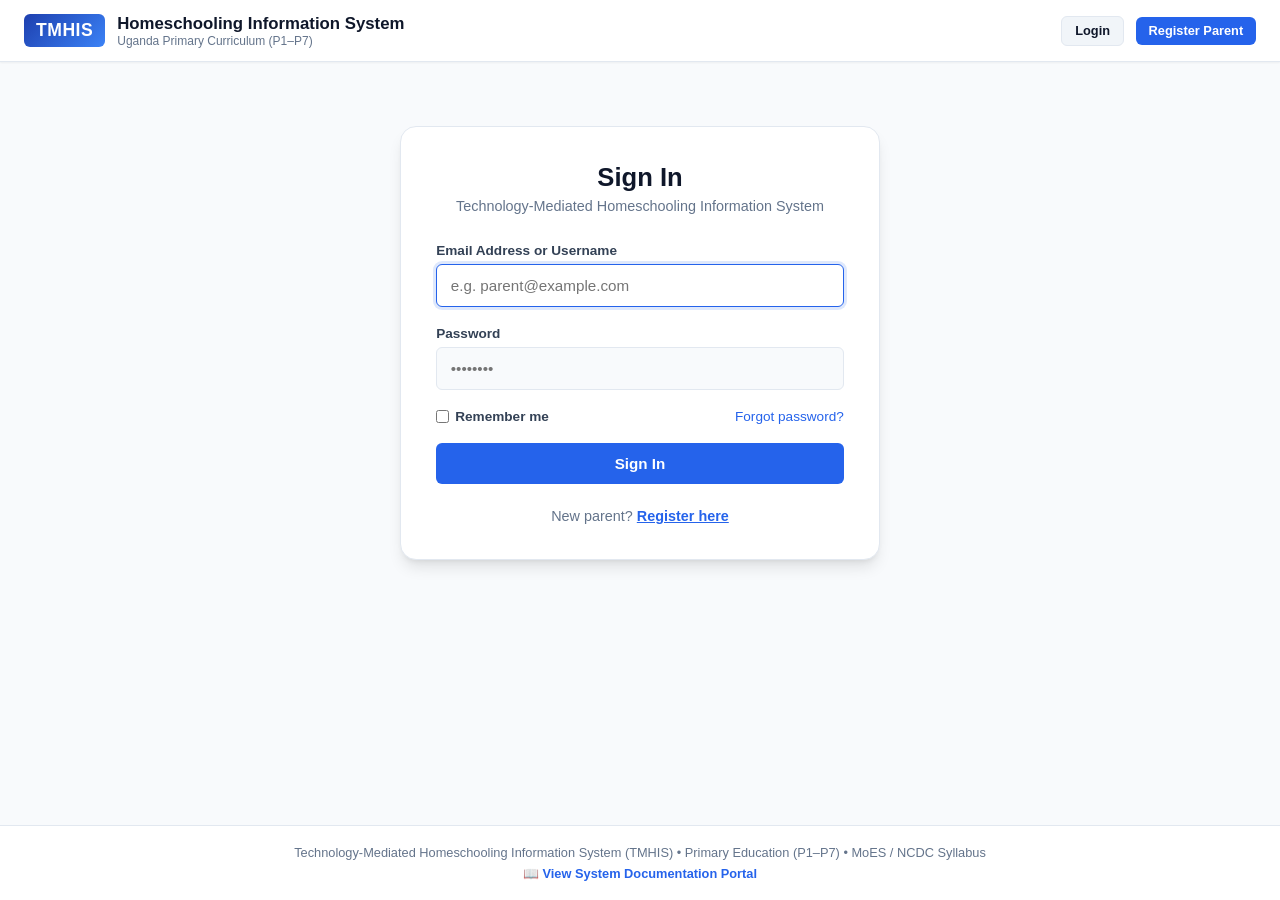
==== index.html @ c15deeab "feat: add cross-navigation links between assessments and exams views" ====
<!DOCTYPE html>
<html lang="en">
<head>
    <meta charset="UTF-8">
    <meta name="viewport" content="width=device-width, initial-scale=1.0">
    <meta name="theme-color" content="#1e40af">
    <meta name="description" content="Technology-Mediated Homeschooling Information System for Primary Education (P1–P7) Using the Ugandan Syllabus">
    <title>TMHIS — Technology-Mediated Homeschooling Information System</title>
    <link rel="manifest" href="/manifest.json">
    <link rel="stylesheet" href="/css/app.css?v=20260917_14">
    <link rel="icon" href="data:image/svg+xml,<svg xmlns=%22http://www.w3.org/2000/svg%22 viewBox=%220 0 100 100%22><text y=%22.9em%22 font-size=%2290%22>📚</text></svg>">
</head>
<body>
    <!-- Offline status notification banner -->
    <div id="offline-banner"></div>

    <!-- Header Navigation Shell -->
    <header class="app-header">
        <a href="#dashboard" class="brand" onclick="App.handleBrandClick(event)">
            <span class="brand-badge">TMHIS</span>
            <div class="brand-info">
                <h1>Homeschooling Information System</h1>
                <p>Uganda Primary Curriculum (P1–P7)</p>
            </div>
        </a>
        <div class="header-actions" id="header-actions">
            <!-- Dynamic auth actions populated by App.renderHeader() -->
        </div>
    </header>

    <!-- Main Dynamic Content Shell -->
    <main class="app-main" id="app-content">
        <div style="text-align:center; padding:3rem 1rem; color:var(--text-muted);">
            <h2>Loading TMHIS App...</h2>
        </div>
    </main>

    <!-- Footer Shell -->
    <footer class="app-footer">
        <p>Technology-Mediated Homeschooling Information System (TMHIS) &bull; Primary Education (P1–P7) &bull; MoES / NCDC Syllabus</p>
        <p style="margin-top: 6px;"><a href="/docs/" target="_blank" style="color: var(--primary); text-decoration: none; font-weight: 600;">📖 View System Documentation Portal</a></p>
    </footer>

    <!-- App JavaScript modules -->
    <script src="/js/api.js?v=20260917_22"></script>
    <script src="/js/auth.js?v=20260917_22"></script>
    <script src="/js/guides.js?v=20260917_22"></script>
    <script src="/js/schedule.js?v=20260917_22"></script>
    <script src="/js/assessments.js?v=20260917_22"></script>
    <script src="/js/exams.js?v=20260917_22"></script>
    <script src="/js/app.js?v=20260917_22"></script>
</body>
</html>
---- css/app.css ----
:root {
    --primary: #2563eb;
    --primary-dark: #1d4ed8;
    --primary-light: #60a5fa;
    --secondary: #0f172a;
    --accent: #f59e0b;
    --success: #10b981;
    --danger: #ef4444;
    --warning: #f59e0b;
    --bg-page: #f8fafc;
    --bg-card: #ffffff;
    --text-main: #0f172a;
    --text-muted: #64748b;
    --border-color: #e2e8f0;
    --radius-sm: 6px;
    --radius-md: 10px;
    --radius-lg: 16px;
    --shadow-sm: 0 1px 2px 0 rgb(0 0 0 / 0.05);
    --shadow-md: 0 4px 6px -1px rgb(0 0 0 / 0.1), 0 2px 4px -2px rgb(0 0 0 / 0.1);
    --shadow-lg: 0 10px 15px -3px rgb(0 0 0 / 0.1), 0 4px 6px -4px rgb(0 0 0 / 0.1);
}

* {
    box-sizing: border-box;
    margin: 0;
    padding: 0;
    font-family: -apple-system, BlinkMacSystemFont, "Segoe UI", Roboto, Helvetica, Arial, sans-serif;
}

body {
    background-color: var(--bg-page);
    color: var(--text-main);
    min-height: 100vh;
    display: flex;
    flex-direction: column;
}

/* Offline Banner */
#offline-banner {
    display: none;
    background: #dc2626;
    color: #ffffff;
    text-align: center;
    padding: 10px 16px;
    font-size: 0.9rem;
    font-weight: 600;
    position: sticky;
    top: 0;
    z-index: 9999;
}
#offline-banner.active {
    display: flex;
    align-items: center;
    justify-content: center;
    gap: 8px;
}

/* Header & Nav */
header.app-header {
    background: var(--bg-card);
    border-bottom: 1px solid var(--border-color);
    padding: 0.85rem 1.5rem;
    display: flex;
    justify-content: space-between;
    align-items: center;
    box-shadow: var(--shadow-sm);
}

.brand {
    display: flex;
    align-items: center;
    gap: 12px;
    text-decoration: none;
    color: var(--secondary);
}

.brand-badge {
    background: linear-gradient(135deg, #1e40af, #3b82f6);
    color: #fff;
    font-weight: 800;
    padding: 6px 12px;
    border-radius: var(--radius-sm);
    font-size: 1.1rem;
    letter-spacing: 0.5px;
}

.brand-info h1 {
    font-size: 1.05rem;
    font-weight: 700;
    line-height: 1.2;
}

.brand-info p {
    font-size: 0.75rem;
    color: var(--text-muted);
}

.header-actions {
    display: flex;
    align-items: center;
    gap: 12px;
}

.user-badge {
    display: flex;
    align-items: center;
    gap: 8px;
    padding: 6px 12px;
    background: #f1f5f9;
    border-radius: 20px;
    font-size: 0.85rem;
    font-weight: 600;
}

/* User Profile Menu & Dropdown */
.user-menu-wrapper {
    position: relative;
    display: inline-block;
}

.user-menu-btn {
    display: flex;
    align-items: center;
    gap: 6px;
    padding: 3px 8px 3px 3px;
    background: #f1f5f9;
    border: 1px solid var(--border-color);
    border-radius: 24px;
    cursor: pointer;
    transition: all 0.2s;
    user-select: none;
    text-decoration: none;
}

.user-menu-btn:hover, .user-menu-btn.active {
    background: #e2e8f0;
    border-color: #cbd5e1;
    box-shadow: 0 1px 4px rgba(0,0,0,0.08);
}

.user-avatar-img {
    width: 36px;
    height: 36px;
    border-radius: 50%;
    object-fit: cover;
    border: 2px solid #fff;
    box-shadow: 0 1px 3px rgba(0,0,0,0.12);
    background: #cbd5e1;
}

.user-menu-info {
    display: flex;
    flex-direction: column;
    align-items: flex-start;
    line-height: 1.15;
    text-align: left;
}

.user-menu-name {
    font-size: 0.85rem;
    font-weight: 700;
    color: var(--secondary);
    max-width: 130px;
    overflow: hidden;
    text-overflow: ellipsis;
    white-space: nowrap;
}

.user-menu-chevron {
    font-size: 0.7rem;
    color: var(--text-muted);
    transition: transform 0.2s;
    margin-left: 2px;
}

.user-menu-wrapper.open .user-menu-chevron {
    transform: rotate(180deg);
}

/* Dropdown Menu Box */
.user-dropdown-menu {
    display: none;
    position: absolute;
    top: calc(100% + 8px);
    right: 0;
    width: 260px;
    background: #ffffff;
    border: 1px solid var(--border-color);
    border-radius: 12px;
    box-shadow: 0 10px 25px -5px rgba(0, 0, 0, 0.15), 0 8px 10px -6px rgba(0, 0, 0, 0.1);
    z-index: 1000;
    overflow: hidden;
    animation: dropdownFadeIn 0.15s ease-out;
}

.user-menu-wrapper.open .user-dropdown-menu {
    display: block;
}

@keyframes dropdownFadeIn {
    from { opacity: 0; transform: translateY(-6px); }
    to { opacity: 1; transform: translateY(0); }
}

.dropdown-header {
    padding: 0.9rem 1.1rem;
    background: #f8fafc;
    border-bottom: 1px solid var(--border-color);
}

.dropdown-user-name {
    font-size: 0.95rem;
    font-weight: 700;
    color: var(--secondary);
}

.dropdown-user-email {
    font-size: 0.78rem;
    color: var(--text-muted);
    margin-top: 2px;
    overflow: hidden;
    text-overflow: ellipsis;
    white-space: nowrap;
}

.dropdown-user-role {
    margin-top: 8px;
}

.dropdown-body {
    padding: 6px 0;
}

.dropdown-item {
    display: flex;
    align-items: center;
    gap: 10px;
    padding: 0.65rem 1.1rem;
    font-size: 0.88rem;
    font-weight: 500;
    color: #334155;
    text-decoration: none;
    cursor: pointer;
    transition: background 0.15s, color 0.15s;
    border: none;
    width: 100%;
    background: none;
    text-align: left;
}

.dropdown-item:hover {
    background: #f1f5f9;
    color: var(--primary);
}

.dropdown-item.text-danger {
    color: #ef4444;
}

.dropdown-item.text-danger:hover {
    background: #fef2f2;
    color: #dc2626;
}

.dropdown-divider {
    height: 1px;
    background: var(--border-color);
    margin: 4px 0;
}

.role-tag {
    display: inline-flex;
    align-items: center;
    gap: 5px;
    font-size: 0.75rem;
    font-weight: 700;
    padding: 3px 10px;
    border-radius: 14px;
    text-transform: capitalize;
    letter-spacing: 0.3px;
    box-shadow: 0 1px 2px rgba(0,0,0,0.05);
}

/* Specific Role Colors */
.role-tag.role-administrator, .role-administrator {
    background: #581c87;
    color: #f3e8ff;
    border: 1px solid #9333ea;
}

.role-tag.role-curriculum_officer, .role-curriculum_officer {
    background: #064e3b;
    color: #a7f3d0;
    border: 1px solid #10b981;
}

.role-tag.role-teacher, .role-teacher {
    background: #1e3a8a;
    color: #bfdbfe;
    border: 1px solid #3b82f6;
}

.role-tag.role-parent, .role-parent {
    background: #7c2d12;
    color: #fed7aa;
    border: 1px solid #f97316;
}

.role-tag.role-learner, .role-learner {
    background: #0e7490;
    color: #cffafe;
    border: 1px solid #06b6d4;
}

/* Main Container */
main.app-main {
    flex: 1;
    padding: 2rem 1.5rem;
    max-width: 1200px;
    width: 100%;
    margin: 0 auto;
}

/* Auth Card Layout */
.auth-container {
    max-width: 480px;
    margin: 2rem auto;
    background: var(--bg-card);
    border-radius: var(--radius-lg);
    box-shadow: var(--shadow-lg);
    border: 1px solid var(--border-color);
    padding: 2.2rem;
}

.auth-header {
    text-align: center;
    margin-bottom: 1.8rem;
}

.auth-header h2 {
    font-size: 1.6rem;
    color: var(--secondary);
    margin-bottom: 0.4rem;
}

.auth-header p {
    color: var(--text-muted);
    font-size: 0.9rem;
}

/* Forms */
.form-group {
    margin-bottom: 1.2rem;
}

.form-group label {
    display: block;
    font-size: 0.85rem;
    font-weight: 600;
    margin-bottom: 0.4rem;
    color: #334155;
}

.form-control {
    width: 100%;
    padding: 0.6rem 0.85rem;
    font-size: 0.95rem;
    line-height: 1.4;
    border: 1px solid var(--border-color);
    border-radius: var(--radius-sm);
    outline: none;
    transition: all 0.2s;
    background: #f8fafc;
    color: #1e293b;
    box-sizing: border-box;
}

select.form-control {
    padding-top: 0.45rem;
    padding-bottom: 0.45rem;
    padding-right: 1.75rem;
    line-height: 1.4;
    height: auto;
    min-height: 38px;
    background-color: #f8fafc;
    cursor: pointer;
}

.form-control:focus {
    border-color: var(--primary);
    background: #fff;
    box-shadow: 0 0 0 3px rgba(37, 99, 235, 0.15);
}

.form-row {
    display: flex;
    gap: 12px;
}

.form-row .form-group {
    flex: 1;
}

/* Buttons */
.btn {
    display: inline-flex;
    align-items: center;
    justify-content: center;
    gap: 8px;
    padding: 0.75rem 1.2rem;
    font-size: 0.95rem;
    font-weight: 600;
    border-radius: var(--radius-sm);
    border: none;
    cursor: pointer;
    transition: all 0.2s;
    text-decoration: none;
}

.btn-primary {
    background: var(--primary);
    color: white;
}

.btn-primary:hover {
    background: var(--primary-dark);
}

.btn-secondary {
    background: #f1f5f9;
    color: var(--secondary);
    border: 1px solid var(--border-color);
}

.btn-secondary:hover {
    background: #e2e8f0;
}

.btn-danger {
    background: var(--danger);
    color: white;
}

.btn-block {
    width: 100%;
}

.btn-sm {
    padding: 0.4rem 0.8rem;
    font-size: 0.8rem;
}

/* Alerts */
.alert {
    padding: 0.85rem 1rem;
    border-radius: var(--radius-sm);
    font-size: 0.9rem;
    margin-bottom: 1.2rem;
    display: flex;
    align-items: center;
    gap: 10px;
}

.alert-success {
    background: #ecfdf5;
    color: #065f46;
    border: 1px solid #a7f3d0;
}

.alert-danger {
    background: #fef2f2;
    color: #991b1b;
    border: 1px solid #fecaca;
}

.alert-warning {
    background: #fffbeb;
    color: #92400e;
    border: 1px solid #fde68a;
}

/* Dashboard Views */
.dashboard-grid {
    display: grid;
    grid-template-columns: repeat(auto-fit, minmax(280px, 1fr));
    gap: 1.5rem;
    margin-top: 1.5rem;
}

.card {
    background: var(--bg-card);
    border: 1px solid var(--border-color);
    border-radius: var(--radius-md);
    padding: 1.5rem;
    box-shadow: var(--shadow-sm);
    transition: transform 0.2s, box-shadow 0.2s;
}

.card:hover {
    box-shadow: var(--shadow-md);
}

.card h3 {
    font-size: 1.2rem;
    color: var(--secondary);
    margin-bottom: 0.5rem;
    display: flex;
    align-items: center;
    justify-content: space-between;
}

.card p {
    color: var(--text-muted);
    font-size: 0.9rem;
    line-height: 1.5;
    margin-bottom: 1.2rem;
}

.empty-state-card {
    text-align: center !important;
    padding: 3.5rem 1.5rem !important;
    display: flex !important;
    flex-direction: column !important;
    align-items: center !important;
    justify-content: center !important;
}

.empty-state-card h3 {
    display: block !important;
    text-align: center !important;
    justify-content: center !important;
    font-size: 1.35rem !important;
    font-weight: 700 !important;
    margin: 0.5rem 0 0.75rem 0 !important;
    width: 100% !important;
}

.empty-state-card p {
    text-align: center !important;
    margin: 0.5rem auto 1.5rem auto !important;
    max-width: 500px !important;
}

/* Tables */
.table-container {
    background: var(--bg-card);
    border-radius: var(--radius-md);
    border: 1px solid var(--border-color);
    overflow-x: auto;
    margin-top: 1.5rem;
}

table.data-table {
    width: 100%;
    border-collapse: collapse;
    font-size: 0.9rem;
    text-align: left;
}

table.data-table th {
    background: #f8fafc;
    padding: 0.85rem 1.2rem;
    font-weight: 700;
    color: #475569;
    border-bottom: 1px solid var(--border-color);
}

table.data-table td {
    padding: 0.85rem 1.2rem;
    border-bottom: 1px solid var(--border-color);
}

table.data-table tr:hover {
    background: #f8fafc;
}

.status-badge {
    display: inline-block;
    padding: 3px 8px;
    border-radius: 12px;
    font-size: 0.75rem;
    font-weight: 700;
    text-transform: uppercase;
}

.status-active { background: #dcfce7; color: #15803d; }
.status-suspended { background: #fee2e2; color: #b91c1c; }
.status-inactive { background: #f1f5f9; color: #64748b; }
.status-pending { background: #fef3c7; color: #b45309; }

/* Modals */
.modal-overlay, .modal-backdrop {
    display: none;
    position: fixed;
    top: 0;
    left: 0;
    right: 0;
    bottom: 0;
    background: rgba(15, 23, 42, 0.65);
    backdrop-filter: blur(6px);
    z-index: 1050;
    align-items: center;
    justify-content: center;
    padding: 1.5rem;
    overflow-y: auto;
    animation: modalFadeIn 0.2s ease-out;
}

.modal-overlay.active, .modal-backdrop[style*="display:flex"], .modal-backdrop[style*="display: flex"] {
    display: flex !important;
}

.modal-box, .modal-card {
    background: var(--bg-card);
    width: 100%;
    max-width: 520px;
    border-radius: var(--radius-lg);
    box-shadow: 0 20px 25px -5px rgba(0, 0, 0, 0.2), 0 10px 10px -5px rgba(0, 0, 0, 0.08);
    border: 1px solid var(--border-color);
    position: relative;
    max-height: 90vh;
    display: flex;
    flex-direction: column;
    overflow: hidden;
    animation: modalPopIn 0.25s cubic-bezier(0.16, 1, 0.3, 1);
}

.modal-box-lg {
    max-width: 780px;
}

.modal-box-xl, .modal-card-xl {
    max-width: 980px;
}

.modal-header {
    display: flex;
    justify-content: space-between;
    align-items: center;
    padding: 1.25rem 1.5rem;
    border-bottom: 1px solid var(--border-color);
    background: #f8fafc;
    flex-shrink: 0;
}

.modal-body {
    padding: 1.5rem;
    overflow-y: auto;
    flex: 1;
}

.modal-footer {
    display: flex;
    justify-content: flex-end;
    align-items: center;
    gap: 10px;
    padding: 1rem 1.5rem;
    border-top: 1px solid var(--border-color);
    background: #f8fafc;
    flex-shrink: 0;
}

.modal-close-btn, .close-btn {
    background: #e2e8f0;
    border: none;
    width: 32px;
    height: 32px;
    border-radius: 50%;
    display: flex;
    align-items: center;
    justify-content: center;
    font-size: 1.25rem;
    color: var(--text-muted);
    cursor: pointer;
    line-height: 1;
    transition: all 0.15s ease;
}

.modal-close-btn:hover, .close-btn:hover {
    background: #cbd5e1;
    color: var(--text-main);
    transform: scale(1.05);
}

@keyframes modalFadeIn {
    from { opacity: 0; }
    to { opacity: 1; }
}

@keyframes modalPopIn {
    from { opacity: 0; transform: scale(0.96) translateY(8px); }
    to { opacity: 1; transform: scale(1) translateY(0); }
}

/* Learner Management Dynamic Grids */
.learner-grid {
    display: grid;
    gap: 1.25rem;
    margin-top: 1.25rem;
    width: 100%;
}

/* 1 Child: Covers entire row (100% width) */
.learner-grid-1 {
    grid-template-columns: 1fr;
}

/* 2 Children: 2 columns per row (div 6 / 50% each) */
.learner-grid-2 {
    grid-template-columns: repeat(2, minmax(0, 1fr));
}

/* 3 Children: 3 columns per row (col 4 / 33.33% each) */
.learner-grid-3 {
    grid-template-columns: repeat(3, minmax(0, 1fr));
}

/* 4 Children: 2 columns per row (col 6 / 50% each -> 2x2 grid) */
.learner-grid-4 {
    grid-template-columns: repeat(2, minmax(0, 1fr));
}

/* 5 or 6 Children: 3 columns per row (col 4 / 33.33% each -> 3x2 grid) */
.learner-grid-5,
.learner-grid-6 {
    grid-template-columns: repeat(3, minmax(0, 1fr));
}

/* 7+ Children: auto-fill responsive grid */
.learner-grid-multi {
    grid-template-columns: repeat(auto-fill, minmax(320px, 1fr));
}

/* Responsive Grid Breakpoints */
@media (max-width: 992px) {
    .learner-grid-3,
    .learner-grid-5,
    .learner-grid-6 {
        grid-template-columns: repeat(2, minmax(0, 1fr));
    }
}

@media (max-width: 680px) {
    .learner-grid-1,
    .learner-grid-2,
    .learner-grid-3,
    .learner-grid-4,
    .learner-grid-5,
    .learner-grid-6,
    .learner-grid-multi {
        grid-template-columns: 1fr;
    }
}

/* 1 Child Full-Row Hero Card Presentation */
.learner-grid-1 .learner-card {
    padding: 1.85rem;
    background: linear-gradient(180deg, var(--bg-card) 0%, #f8fafc 100%);
    border: 1.5px solid #cbd5e1;
}

.learner-grid-1 .learner-avatar-wrapper,
.learner-grid-1 .learner-avatar-img,
.learner-grid-1 .learner-avatar-box {
    width: 68px;
    height: 68px;
}

.learner-grid-1 .learner-card-title {
    font-size: 1.35rem;
}

.learner-card {
    background: var(--bg-card);
    border: 1px solid var(--border-color);
    border-radius: var(--radius-lg);
    padding: 1.5rem;
    box-shadow: var(--shadow-sm);
    transition: transform 0.2s, box-shadow 0.2s;
    display: flex;
    flex-direction: column;
    justify-content: space-between;
}

.learner-card:hover {
    transform: translateY(-2px);
    box-shadow: var(--shadow-md);
    border-color: #cbd5e1;
}

.learner-card-header {
    display: flex;
    align-items: flex-start;
    gap: 1rem;
    margin-bottom: 1rem;
}

.learner-avatar-wrapper {
    position: relative;
    width: 58px;
    height: 58px;
    flex-shrink: 0;
    cursor: pointer;
    border-radius: 50%;
}

.learner-avatar-img {
    width: 58px;
    height: 58px;
    border-radius: 50%;
    object-fit: cover;
    border: 2.5px solid #ffffff;
    box-shadow: 0 4px 12px rgba(0, 0, 0, 0.15);
    transition: transform 0.2s ease, box-shadow 0.2s ease;
    display: block;
}

.learner-avatar-wrapper:hover .learner-avatar-img {
    transform: scale(1.05);
    box-shadow: 0 6px 16px rgba(37, 99, 235, 0.35);
}

.learner-photo-badge-btn {
    position: absolute;
    bottom: -2px;
    right: -2px;
    width: 22px;
    height: 22px;
    border-radius: 50%;
    background: #2563eb;
    color: #ffffff;
    display: flex;
    align-items: center;
    justify-content: center;
    font-size: 11px;
    border: 2px solid #ffffff;
    box-shadow: 0 2px 5px rgba(0,0,0,0.25);
    transition: transform 0.2s ease, background-color 0.2s ease;
}

.learner-avatar-wrapper:hover .learner-photo-badge-btn {
    transform: scale(1.15);
    background: #1d4ed8;
}

.learner-avatar-box {
    width: 58px;
    height: 58px;
    border-radius: 50%;
    background: linear-gradient(135deg, #3b82f6, #8b5cf6);
    color: white;
    display: flex;
    align-items: center;
    justify-content: center;
    font-weight: 700;
    font-size: 1.35rem;
    flex-shrink: 0;
    box-shadow: 0 4px 12px rgba(59, 130, 246, 0.25);
    border: 2.5px solid #ffffff;
}

.learner-avatar-female {
    background: linear-gradient(135deg, #ec4899, #8b5cf6);
    box-shadow: 0 4px 12px rgba(236, 72, 153, 0.25);
}

.learner-card-title {
    font-size: 1.15rem;
    font-weight: 700;
    color: var(--text-main);
    line-height: 1.3;
}

.learner-meta-row {
    display: flex;
    flex-wrap: wrap;
    gap: 6px;
    margin-top: 6px;
    align-items: center;
}

.class-badge {
    padding: 3px 8px;
    border-radius: 6px;
    font-size: 0.78rem;
    font-weight: 700;
    text-transform: uppercase;
    letter-spacing: 0.5px;
}

.class-p1 { background: #dbeafe; color: #1e40af; }
.class-p2 { background: #e0e7ff; color: #3730a3; }
.class-p3 { background: #ede9fe; color: #5b21b6; }
.class-p4 { background: #fae8ff; color: #86198f; }
.class-p5 { background: #fce7f3; color: #9d174d; }
.class-p6 { background: #ffedd5; color: #9a3412; }
.class-p7 { background: #fee2e2; color: #991b1b; }

.needs-badge {
    background: #fef3c7;
    color: #92400e;
    font-size: 0.75rem;
    font-weight: 600;
    padding: 3px 8px;
    border-radius: 6px;
    display: inline-flex;
    align-items: center;
    gap: 4px;
}

.learner-stats-strip {
    background: #f8fafc;
    border-radius: var(--radius-sm);
    padding: 0.75rem 1rem;
    margin: 1rem 0;
    display: grid;
    grid-template-columns: 1fr 1fr;
    gap: 8px;
    font-size: 0.85rem;
}

.learner-stat-item strong {
    display: block;
    color: var(--text-main);
    font-size: 0.95rem;
}

.learner-stat-item span {
    color: var(--text-muted);
    font-size: 0.78rem;
}

.subject-tag-list {
    display: flex;
    flex-wrap: wrap;
    gap: 6px;
    margin: 0.75rem 0;
}

.subject-tag {
    background: #f1f5f9;
    border: 1px solid #e2e8f0;
    color: #334155;
    font-size: 0.78rem;
    padding: 3px 8px;
    border-radius: 4px;
    font-weight: 500;
}

.learner-card-actions {
    display: flex;
    gap: 8px;
    margin-top: 1rem;
    padding-top: 0.75rem;
    border-top: 1px solid var(--border-color);
}

.stats-summary-bar {
    display: grid;
    grid-template-columns: repeat(auto-fit, minmax(160px, 1fr));
    gap: 1rem;
    margin-bottom: 1.5rem;
}

.summary-stat-box {
    background: var(--bg-card);
    border: 1px solid var(--border-color);
    border-radius: var(--radius-md);
    padding: 1.1rem;
    display: flex;
    align-items: center;
    gap: 12px;
}

.summary-stat-icon {
    width: 44px;
    height: 44px;
    border-radius: 10px;
    background: #eff6ff;
    color: var(--primary);
    display: flex;
    align-items: center;
    justify-content: center;
    font-size: 1.3rem;
}

.summary-stat-content h4 {
    font-size: 1.35rem;
    font-weight: 800;
    color: var(--text-main);
    line-height: 1.1;
}

.summary-stat-content p {
    font-size: 0.8rem;
    color: var(--text-muted);
    margin-top: 2px;
}

/* Curriculum Explorer & Authoring Styles */
.curriculum-header-bar {
    display: flex;
    justify-content: space-between;
    align-items: center;
    flex-wrap: wrap;
    gap: 1rem;
    margin-bottom: 1.5rem;
}

.curriculum-class-tabs {
    display: flex;
    gap: 8px;
    overflow-x: auto;
    padding-bottom: 6px;
    margin-bottom: 1.5rem;
    border-bottom: 2px solid var(--border-color);
}

.curriculum-class-tab {
    display: flex;
    align-items: center;
    gap: 8px;
    padding: 0.65rem 1.25rem;
    background: var(--bg-card);
    border: 1px solid var(--border-color);
    border-radius: var(--radius-md) var(--radius-md) 0 0;
    font-weight: 600;
    color: var(--text-muted);
    cursor: pointer;
    transition: all 0.2s;
    white-space: nowrap;
    text-decoration: none;
}

.curriculum-class-tab:hover {
    color: var(--primary);
    background: #f8fafc;
    border-color: #cbd5e1;
}

.curriculum-class-tab.active {
    color: #ffffff;
    background: linear-gradient(135deg, var(--primary), var(--primary-dark));
    border-color: var(--primary);
    box-shadow: 0 4px 6px -1px rgba(37, 99, 235, 0.25);
}

.curriculum-class-tab .tab-badge {
    font-size: 0.75rem;
    padding: 2px 7px;
    border-radius: 12px;
    background: rgba(0, 0, 0, 0.08);
}

.curriculum-class-tab.active .tab-badge {
    background: rgba(255, 255, 255, 0.25);
    color: #ffffff;
}

.curriculum-subjects-row {
    display: grid;
    grid-template-columns: repeat(auto-fill, minmax(240px, 1fr));
    gap: 1rem;
    margin-bottom: 2rem;
}

.subject-select-card {
    background: var(--bg-card);
    border: 2px solid var(--border-color);
    border-radius: var(--radius-md);
    padding: 1.1rem;
    cursor: pointer;
    transition: all 0.2s;
    position: relative;
    display: flex;
    flex-direction: column;
    justify-content: space-between;
}

.subject-select-card:hover {
    border-color: var(--primary-light);
    transform: translateY(-2px);
    box-shadow: var(--shadow-md);
}

.subject-select-card.active {
    border-color: var(--primary);
    background: #f0f7ff;
    box-shadow: 0 0 0 1px var(--primary), var(--shadow-sm);
}

.subject-card-head {
    display: flex;
    justify-content: space-between;
    align-items: flex-start;
    gap: 8px;
    margin-bottom: 0.5rem;
}

.subject-card-code {
    font-size: 0.75rem;
    font-weight: 700;
    color: var(--primary);
    background: #eff6ff;
    padding: 3px 8px;
    border-radius: 4px;
    text-transform: uppercase;
}

.subject-card-title {
    font-size: 1.05rem;
    font-weight: 700;
    color: var(--text-main);
    margin-bottom: 4px;
}

.subject-card-meta {
    font-size: 0.8rem;
    color: var(--text-muted);
    display: flex;
    gap: 10px;
    align-items: center;
    margin-top: 0.5rem;
}

/* Lesson Timeline & Items */
.lesson-timeline-container {
    background: var(--bg-card);
    border: 1px solid var(--border-color);
    border-radius: var(--radius-lg);
    padding: 1.5rem;
    box-shadow: var(--shadow-sm);
}

.lesson-timeline-header {
    display: flex;
    justify-content: space-between;
    align-items: center;
    flex-wrap: wrap;
    gap: 1rem;
    padding-bottom: 1.25rem;
    margin-bottom: 1.5rem;
    border-bottom: 1px solid var(--border-color);
}

.lesson-timeline-list {
    display: flex;
    flex-direction: column;
    gap: 1rem;
    position: relative;
}

.lesson-timeline-list::before {
    content: '';
    position: absolute;
    top: 24px;
    bottom: 24px;
    left: 23px;
    width: 2px;
    background: #e2e8f0;
    z-index: 1;
}

.lesson-item-card {
    display: flex;
    align-items: flex-start;
    gap: 16px;
    position: relative;
    z-index: 2;
    background: var(--bg-card);
    border: 1px solid var(--border-color);
    border-radius: var(--radius-md);
    padding: 1.25rem;
    transition: all 0.2s;
}

.lesson-item-card:hover {
    border-color: #cbd5e1;
    box-shadow: var(--shadow-sm);
}

.lesson-item-card.retired {
    background: #f8fafc;
    opacity: 0.75;
}

.lesson-seq-indicator {
    width: 48px;
    height: 48px;
    min-width: 48px;
    border-radius: 12px;
    background: linear-gradient(135deg, #eff6ff, #dbeafe);
    border: 2px solid #bfdbfe;
    color: var(--primary);
    font-weight: 800;
    font-size: 1rem;
    display: flex;
    align-items: center;
    justify-content: center;
    box-shadow: 0 2px 4px rgba(37, 99, 235, 0.08);
}

.lesson-item-card.retired .lesson-seq-indicator {
    background: #f1f5f9;
    border-color: #cbd5e1;
    color: #64748b;
}

.lesson-body {
    flex: 1;
    min-width: 0;
}

.lesson-top-row {
    display: flex;
    justify-content: space-between;
    align-items: flex-start;
    flex-wrap: wrap;
    gap: 8px;
    margin-bottom: 6px;
}

.lesson-main-title {
    font-size: 1.05rem;
    font-weight: 700;
    color: var(--text-main);
}

.lesson-badge-group {
    display: flex;
    align-items: center;
    gap: 6px;
    flex-wrap: wrap;
}

.badge-version {
    background: #f1f5f9;
    color: #475569;
    border: 1px solid #cbd5e1;
    font-size: 0.75rem;
    padding: 2px 8px;
    border-radius: 4px;
    font-weight: 600;
}

.badge-duration {
    background: #ecfdf5;
    color: #065f46;
    border: 1px solid #a7f3d0;
    font-size: 0.75rem;
    padding: 2px 8px;
    border-radius: 4px;
    font-weight: 600;
}

.lesson-objectives-box {
    margin-top: 8px;
    background: #f8fafc;
    border: 1px solid #e2e8f0;
    border-radius: 6px;
    padding: 10px 12px;
    font-size: 0.88rem;
    color: #334155;
    line-height: 1.5;
}

.lesson-actions-bar {
    display: flex;
    align-items: center;
    gap: 6px;
    margin-top: 10px;
    padding-top: 8px;
    border-top: 1px solid #f1f5f9;
}

.reorder-btn-group {
    display: inline-flex;
    border: 1px solid var(--border-color);
    border-radius: var(--radius-sm);
    overflow: hidden;
}

.reorder-btn {
    background: #f8fafc;
    border: none;
    border-right: 1px solid var(--border-color);
    padding: 4px 8px;
    cursor: pointer;
    font-size: 0.8rem;
    color: #475569;
    transition: background 0.15s;
}

.reorder-btn:last-child {
    border-right: none;
}

.reorder-btn:hover:not(:disabled) {
    background: #e2e8f0;
    color: var(--text-main);
}

.reorder-btn:disabled {
    opacity: 0.4;
    cursor: not-allowed;
}

/* Module 04: Learning Materials & Digital Content */
.materials-pipeline-tabs, .pipeline-tabs-container {
    display: inline-flex;
    flex-wrap: wrap;
    align-items: center;
    background: #f1f5f9;
    padding: 6px;
    border-radius: var(--radius-lg);
    gap: 6px;
    border: 1px solid var(--border-color);
    box-shadow: inset 0 1px 2px rgba(0, 0, 0, 0.03);
}

.pipeline-tab, .class-tab-btn {
    display: inline-flex;
    align-items: center;
    gap: 8px;
    padding: 8px 18px;
    background: transparent;
    border: 1px solid transparent;
    border-radius: var(--radius-md);
    font-size: 0.88rem;
    font-weight: 600;
    color: #64748b;
    cursor: pointer;
    transition: all 0.2s cubic-bezier(0.4, 0, 0.2, 1);
    white-space: nowrap;
    text-decoration: none;
    user-select: none;
    outline: none;
}

.pipeline-tab:hover, .class-tab-btn:hover {
    color: var(--text-main);
    background: rgba(255, 255, 255, 0.65);
}

.pipeline-tab.active, .class-tab-btn.active {
    background: #ffffff;
    color: var(--primary);
    border-color: rgba(0, 0, 0, 0.06);
    box-shadow: 0 2px 6px rgba(0, 0, 0, 0.08), 0 1px 2px rgba(0, 0, 0, 0.04);
    font-weight: 700;
}

.pipeline-tab span, .class-tab-btn span {
    font-size: 1.05rem;
    display: inline-flex;
    align-items: center;
    justify-content: center;
}

.materials-grid {
    display: grid;
    grid-template-columns: repeat(auto-fill, minmax(340px, 1fr));
    gap: 1.25rem;
    margin-top: 1rem;
}

.material-card {
    background: var(--bg-card);
    border: 1px solid var(--border-color);
    border-radius: var(--radius-md);
    padding: 1.25rem;
    box-shadow: var(--shadow-sm);
    display: flex;
    flex-direction: column;
    justify-content: space-between;
    transition: transform 0.15s ease, box-shadow 0.15s ease;
    position: relative;
}

.material-card:hover {
    transform: translateY(-2px);
    box-shadow: var(--shadow-md);
}

.material-card.retired {
    opacity: 0.7;
    background: #f8fafc;
    border-style: dashed;
}

.material-card-header {
    display: flex;
    align-items: flex-start;
    justify-content: space-between;
    gap: 10px;
    margin-bottom: 0.75rem;
}

.material-format-icon {
    width: 44px;
    height: 44px;
    border-radius: var(--radius-sm);
    display: flex;
    align-items: center;
    justify-content: center;
    font-size: 1.4rem;
    flex-shrink: 0;
}

.format-text { background: #eff6ff; color: #2563eb; }
.format-video { background: #fef2f2; color: #dc2626; }
.format-audio { background: #fdf4ff; color: #a855f7; }
.format-image { background: #ecfdf5; color: #059669; }
.format-interactive { background: #fffbeb; color: #d97706; }

.material-title {
    font-size: 1rem;
    font-weight: 700;
    color: var(--secondary);
    margin: 0 0 4px 0;
    line-height: 1.35;
}

.material-meta-row {
    display: flex;
    flex-wrap: wrap;
    align-items: center;
    gap: 6px;
    margin-bottom: 0.75rem;
}

.material-hierarchy-badge {
    display: inline-flex;
    align-items: center;
    gap: 4px;
    font-size: 0.75rem;
    font-weight: 600;
    padding: 2px 8px;
    border-radius: var(--radius-sm);
    background: #f1f5f9;
    color: #475569;
}

.material-version-tag {
    font-size: 0.72rem;
    font-weight: 700;
    padding: 2px 6px;
    border-radius: 4px;
    background: #e0e7ff;
    color: #3730a3;
    font-family: monospace;
}

.material-desc {
    font-size: 0.85rem;
    color: #475569;
    line-height: 1.45;
    margin-bottom: 0.85rem;
    display: -webkit-box;
    -webkit-line-clamp: 2;
    line-clamp: 2;
    -webkit-box-orient: vertical;
    overflow: hidden;
}

.material-file-info {
    font-size: 0.78rem;
    color: var(--text-muted);
    display: flex;
    align-items: center;
    justify-content: space-between;
    padding: 6px 10px;
    background: #f8fafc;
    border-radius: var(--radius-sm);
    border: 1px solid #f1f5f9;
    margin-bottom: 0.85rem;
}

.material-actions-bar {
    display: flex;
    flex-wrap: wrap;
    gap: 6px;
    align-items: center;
    padding-top: 0.75rem;
    border-top: 1px solid var(--border-color);
}

/* Quick Switch Child Pills */
.quick-child-pills-container {
    display: flex;
    gap: 8px;
    flex-wrap: wrap;
    align-items: center;
}

.quick-child-pill {
    display: inline-flex;
    align-items: center;
    gap: 6px;
    padding: 6px 14px;
    border-radius: 24px;
    font-size: 0.82rem;
    font-weight: 600;
    cursor: pointer;
    background: #ffffff;
    color: var(--text-main);
    border: 1.5px solid var(--border-color);
    box-shadow: 0 1px 3px rgba(0, 0, 0, 0.04);
    transition: all 0.2s cubic-bezier(0.4, 0, 0.2, 1);
    outline: none;
    text-decoration: none;
    user-select: none;
}

.quick-child-pill:hover {
    background: #f8fafc;
    border-color: #cbd5e1;
    transform: translateY(-1px);
    box-shadow: 0 3px 6px rgba(0, 0, 0, 0.08);
}

/* Active "All Materials" Pill - Distinct Royal Blue */
.quick-child-pill.active-all {
    background: linear-gradient(135deg, #2563eb 0%, #1d4ed8 100%) !important;
    color: #ffffff !important;
    border-color: #1d4ed8 !important;
    box-shadow: 0 4px 12px rgba(37, 99, 235, 0.35) !important;
    font-weight: 700 !important;
    transform: translateY(-1px);
}

/* Active Child Pill - Distinct Emerald Green with Golden/White badge */
.quick-child-pill.active-child {
    background: linear-gradient(135deg, #059669 0%, #10b981 100%) !important;
    color: #ffffff !important;
    border-color: #047857 !important;
    box-shadow: 0 4px 14px rgba(16, 185, 129, 0.40) !important;
    font-weight: 700 !important;
    transform: translateY(-1px);
}

.quick-child-pill .child-pill-icon {
    font-size: 0.95rem;
    line-height: 1;
}

.quick-child-pill .child-pill-avatar {
    width: 22px;
    height: 22px;
    border-radius: 50%;
    object-fit: cover;
    border: 1.5px solid rgba(255, 255, 255, 0.9);
    box-shadow: 0 1px 3px rgba(0, 0, 0, 0.2);
    flex-shrink: 0;
    display: inline-block;
    vertical-align: middle;
}

.quick-child-pill:not(.active-child) .child-pill-avatar {
    border-color: #cbd5e1;
}

.quick-child-pill .child-pill-badge {
    background: rgba(255, 255, 255, 0.25);
    padding: 2px 6px;
    border-radius: 12px;
    font-size: 0.72rem;
    font-weight: 700;
}

.quick-child-pill:not(.active-all):not(.active-child) .child-pill-badge {
    background: #e2e8f0;
    color: #334155;
}

.dropzone-container {
    border: 2px dashed #cbd5e1;
    border-radius: var(--radius-md);
    padding: 2rem 1.5rem;
    text-align: center;
    background: #f8fafc;
    cursor: pointer;
    transition: all 0.2s ease;
}

.dropzone-container:hover, .dropzone-container.drag-over {
    border-color: var(--primary);
    background: #eff6ff;
}

.media-preview-container {
    max-height: 75vh;
    display: flex;
    flex-direction: column;
    align-items: center;
    justify-content: center;
    background: #0f172a;
    border-radius: var(--radius-md);
    overflow: hidden;
    position: relative;
    padding: 1rem;
}

.media-preview-container video, 
.media-preview-container audio, 
.media-preview-container img, 
.media-preview-container iframe {
    max-width: 100%;
    max-height: 65vh;
    border-radius: var(--radius-sm);
}

/* Footer */
footer.app-footer {
    margin-top: auto;
    border-top: 1px solid var(--border-color);
    background: var(--bg-card);
    padding: 1.2rem;
    text-align: center;
    font-size: 0.8rem;
    color: var(--text-muted);
}
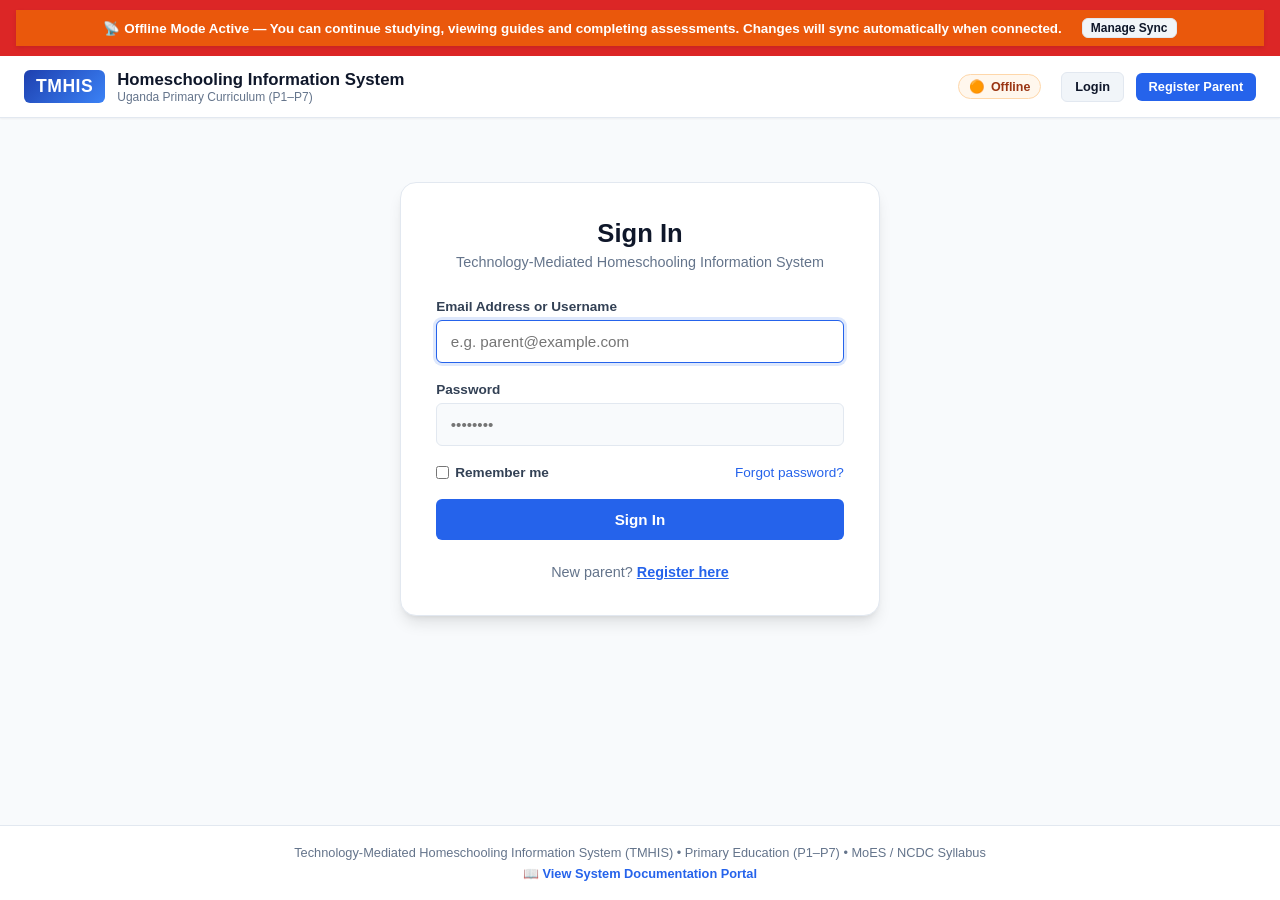
==== commit 6f53862b: "feat: implement offline synchronization with IndexedDB storage and backend sync services" ====
--- a/index.html
+++ b/index.html
@@ -42,12 +42,14 @@
     </footer>
 
     <!-- App JavaScript modules -->
-    <script src="/js/api.js?v=20260917_22"></script>
-    <script src="/js/auth.js?v=20260917_22"></script>
-    <script src="/js/guides.js?v=20260917_22"></script>
-    <script src="/js/schedule.js?v=20260917_22"></script>
-    <script src="/js/assessments.js?v=20260917_22"></script>
-    <script src="/js/exams.js?v=20260917_22"></script>
-    <script src="/js/app.js?v=20260917_22"></script>
+    <script src="/js/api.js?v=20260917_26"></script>
+    <script src="/js/auth.js?v=20260917_26"></script>
+    <script src="/js/db.js?v=20260917_26"></script>
+    <script src="/js/sync.js?v=20260917_26"></script>
+    <script src="/js/guides.js?v=20260917_26"></script>
+    <script src="/js/schedule.js?v=20260917_26"></script>
+    <script src="/js/assessments.js?v=20260917_26"></script>
+    <script src="/js/exams.js?v=20260917_26"></script>
+    <script src="/js/app.js?v=20260917_26"></script>
 </body>
 </html>
--- a/css/app.css
+++ b/css/app.css
@@ -1311,9 +1311,9 @@
     flex-wrap: wrap;
     align-items: center;
     background: #f1f5f9;
-    padding: 6px;
-    border-radius: var(--radius-lg);
-    gap: 6px;
+    padding: 3px 4px;
+    border-radius: var(--radius-md);
+    gap: 4px;
     border: 1px solid var(--border-color);
     box-shadow: inset 0 1px 2px rgba(0, 0, 0, 0.03);
 }
@@ -1321,12 +1321,12 @@
 .pipeline-tab, .class-tab-btn {
     display: inline-flex;
     align-items: center;
-    gap: 8px;
-    padding: 8px 18px;
+    gap: 5px;
+    padding: 4px 10px;
     background: transparent;
     border: 1px solid transparent;
-    border-radius: var(--radius-md);
-    font-size: 0.88rem;
+    border-radius: var(--radius-sm);
+    font-size: 0.8rem;
     font-weight: 600;
     color: #64748b;
     cursor: pointer;
@@ -1346,12 +1346,12 @@
     background: #ffffff;
     color: var(--primary);
     border-color: rgba(0, 0, 0, 0.06);
-    box-shadow: 0 2px 6px rgba(0, 0, 0, 0.08), 0 1px 2px rgba(0, 0, 0, 0.04);
+    box-shadow: 0 1px 3px rgba(0, 0, 0, 0.08), 0 1px 2px rgba(0, 0, 0, 0.04);
     font-weight: 700;
 }
 
 .pipeline-tab span, .class-tab-btn span {
-    font-size: 1.05rem;
+    font-size: 0.9rem;
     display: inline-flex;
     align-items: center;
     justify-content: center;
@@ -1488,7 +1488,7 @@
 /* Quick Switch Child Pills */
 .quick-child-pills-container {
     display: flex;
-    gap: 8px;
+    gap: 6px;
     flex-wrap: wrap;
     align-items: center;
 }
@@ -1496,16 +1496,16 @@
 .quick-child-pill {
     display: inline-flex;
     align-items: center;
-    gap: 6px;
-    padding: 6px 14px;
-    border-radius: 24px;
-    font-size: 0.82rem;
+    gap: 5px;
+    padding: 3px 9px;
+    border-radius: 20px;
+    font-size: 0.76rem;
     font-weight: 600;
     cursor: pointer;
     background: #ffffff;
     color: var(--text-main);
     border: 1.5px solid var(--border-color);
-    box-shadow: 0 1px 3px rgba(0, 0, 0, 0.04);
+    box-shadow: 0 1px 2px rgba(0, 0, 0, 0.04);
     transition: all 0.2s cubic-bezier(0.4, 0, 0.2, 1);
     outline: none;
     text-decoration: none;
@@ -1516,7 +1516,7 @@
     background: #f8fafc;
     border-color: #cbd5e1;
     transform: translateY(-1px);
-    box-shadow: 0 3px 6px rgba(0, 0, 0, 0.08);
+    box-shadow: 0 2px 5px rgba(0, 0, 0, 0.08);
 }
 
 /* Active "All Materials" Pill - Distinct Royal Blue */
@@ -1524,7 +1524,7 @@
     background: linear-gradient(135deg, #2563eb 0%, #1d4ed8 100%) !important;
     color: #ffffff !important;
     border-color: #1d4ed8 !important;
-    box-shadow: 0 4px 12px rgba(37, 99, 235, 0.35) !important;
+    box-shadow: 0 2px 8px rgba(37, 99, 235, 0.35) !important;
     font-weight: 700 !important;
     transform: translateY(-1px);
 }
@@ -1534,23 +1534,23 @@
     background: linear-gradient(135deg, #059669 0%, #10b981 100%) !important;
     color: #ffffff !important;
     border-color: #047857 !important;
-    box-shadow: 0 4px 14px rgba(16, 185, 129, 0.40) !important;
+    box-shadow: 0 2px 10px rgba(16, 185, 129, 0.40) !important;
     font-weight: 700 !important;
     transform: translateY(-1px);
 }
 
 .quick-child-pill .child-pill-icon {
-    font-size: 0.95rem;
+    font-size: 0.85rem;
     line-height: 1;
 }
 
 .quick-child-pill .child-pill-avatar {
-    width: 22px;
-    height: 22px;
+    width: 18px;
+    height: 18px;
     border-radius: 50%;
     object-fit: cover;
     border: 1.5px solid rgba(255, 255, 255, 0.9);
-    box-shadow: 0 1px 3px rgba(0, 0, 0, 0.2);
+    box-shadow: 0 1px 2px rgba(0, 0, 0, 0.2);
     flex-shrink: 0;
     display: inline-block;
     vertical-align: middle;
@@ -1562,9 +1562,9 @@
 
 .quick-child-pill .child-pill-badge {
     background: rgba(255, 255, 255, 0.25);
-    padding: 2px 6px;
-    border-radius: 12px;
-    font-size: 0.72rem;
+    padding: 1px 5px;
+    border-radius: 10px;
+    font-size: 0.68rem;
     font-weight: 700;
 }
 
@@ -1621,4 +1621,148 @@
     color: var(--text-muted);
 }
 
-
+/* Module 07: PWA Offline Mode & Synchronisation */
+.connectivity-pill {
+    display: inline-flex;
+    align-items: center;
+    gap: 6px;
+    padding: 4px 10px;
+    border-radius: 20px;
+    font-size: 0.78rem;
+    font-weight: 600;
+    cursor: pointer;
+    text-decoration: none;
+    transition: all 0.2s cubic-bezier(0.4, 0, 0.2, 1);
+    user-select: none;
+}
+
+.connectivity-pill.online {
+    background: #ecfdf5;
+    color: #065f46;
+    border: 1px solid #a7f3d0;
+}
+
+.connectivity-pill.online:hover {
+    background: #d1fae5;
+    transform: translateY(-1px);
+}
+
+.connectivity-pill.offline {
+    background: #fff7ed;
+    color: #9a3412;
+    border: 1px solid #fed7aa;
+    animation: pulse-offline 2s infinite ease-in-out;
+}
+
+.connectivity-pill.offline:hover {
+    background: #ffedd5;
+    transform: translateY(-1px);
+}
+
+.connectivity-pill.syncing {
+    background: #eff6ff;
+    color: #1e40af;
+    border: 1px solid #bfdbfe;
+}
+
+.connectivity-pill .pill-counter {
+    background: #f59e0b;
+    color: #ffffff;
+    padding: 1px 6px;
+    border-radius: 10px;
+    font-size: 0.7rem;
+    font-weight: 700;
+    margin-left: 2px;
+}
+
+.connectivity-pill .pill-counter.pending {
+    background: #3b82f6;
+}
+
+@keyframes pulse-offline {
+    0%, 100% { box-shadow: 0 0 0 0 rgba(249, 115, 22, 0.4); }
+    50% { box-shadow: 0 0 0 4px rgba(249, 115, 22, 0); }
+}
+
+.offline-banner-alert {
+    background: #ea580c;
+    color: #ffffff;
+    padding: 8px 16px;
+    font-size: 0.84rem;
+    display: flex;
+    align-items: center;
+    justify-content: center;
+    flex-wrap: wrap;
+    gap: 8px;
+    box-shadow: 0 2px 4px rgba(0, 0, 0, 0.1);
+    position: relative;
+    z-index: 1000;
+}
+
+.offline-center-grid {
+    display: grid;
+    grid-template-columns: repeat(auto-fit, minmax(280px, 1fr));
+    gap: 16px;
+    margin-bottom: 20px;
+}
+
+.offline-stat-card {
+    background: #f8fafc;
+    border: 1px solid var(--border-color);
+    border-radius: var(--radius-md);
+    padding: 1rem;
+    display: flex;
+    flex-direction: column;
+    justify-content: space-between;
+}
+
+.offline-stat-val {
+    font-size: 1.6rem;
+    font-weight: 700;
+    color: var(--secondary);
+    margin: 4px 0;
+}
+
+.sync-status-badge {
+    display: inline-flex;
+    align-items: center;
+    gap: 4px;
+    padding: 2px 8px;
+    border-radius: 12px;
+    font-size: 0.72rem;
+    font-weight: 700;
+    text-transform: uppercase;
+}
+
+.sync-status-badge.synced { background: #dcfce7; color: #166534; }
+.sync-status-badge.pending { background: #fef3c7; color: #92400e; }
+.sync-status-badge.processing { background: #dbeafe; color: #1e40af; }
+.sync-status-badge.failed { background: #fee2e2; color: #991b1b; }
+.sync-status-badge.dead_letter { background: #f1f5f9; color: #475569; border: 1px dashed #cbd5e1; }
+
+.sync-table {
+    width: 100%;
+    border-collapse: collapse;
+    font-size: 0.82rem;
+}
+
+.sync-table th {
+    background: #f8fafc;
+    padding: 8px 10px;
+    text-align: left;
+    font-weight: 600;
+    color: #475569;
+    border-bottom: 1px solid var(--border-color);
+}
+
+.sync-table td {
+    padding: 8px 10px;
+    border-bottom: 1px solid #f1f5f9;
+    vertical-align: middle;
+}
+
+.sync-table tr:hover td {
+    background: #f8fafc;
+}
+
+
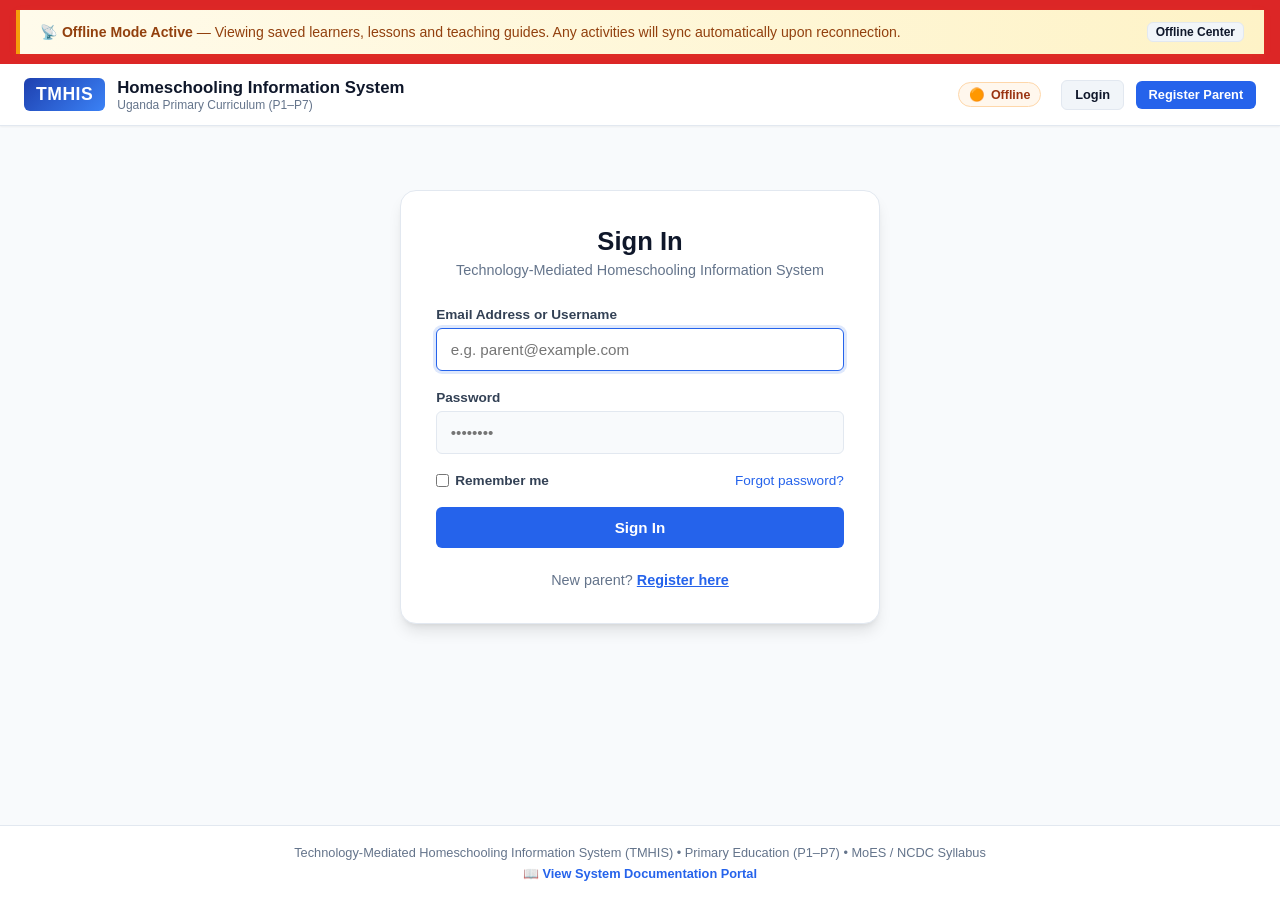
==== commit 01f43f48: "feat: add offline mode support with IndexedDB fallbacks for learners and lessons" ====
--- a/index.html
+++ b/index.html
@@ -7,7 +7,7 @@
     <meta name="description" content="Technology-Mediated Homeschooling Information System for Primary Education (P1–P7) Using the Ugandan Syllabus">
     <title>TMHIS — Technology-Mediated Homeschooling Information System</title>
     <link rel="manifest" href="/manifest.json">
-    <link rel="stylesheet" href="/css/app.css?v=20260917_14">
+    <link rel="stylesheet" href="/css/app.css?v=20260917_28">
     <link rel="icon" href="data:image/svg+xml,<svg xmlns=%22http://www.w3.org/2000/svg%22 viewBox=%220 0 100 100%22><text y=%22.9em%22 font-size=%2290%22>📚</text></svg>">
 </head>
 <body>
@@ -42,14 +42,14 @@
     </footer>
 
     <!-- App JavaScript modules -->
-    <script src="/js/api.js?v=20260917_26"></script>
-    <script src="/js/auth.js?v=20260917_26"></script>
-    <script src="/js/db.js?v=20260917_26"></script>
-    <script src="/js/sync.js?v=20260917_26"></script>
-    <script src="/js/guides.js?v=20260917_26"></script>
-    <script src="/js/schedule.js?v=20260917_26"></script>
-    <script src="/js/assessments.js?v=20260917_26"></script>
-    <script src="/js/exams.js?v=20260917_26"></script>
-    <script src="/js/app.js?v=20260917_26"></script>
+    <script src="/js/api.js?v=20260917_28"></script>
+    <script src="/js/auth.js?v=20260917_28"></script>
+    <script src="/js/db.js?v=20260917_28"></script>
+    <script src="/js/sync.js?v=20260917_28"></script>
+    <script src="/js/guides.js?v=20260917_28"></script>
+    <script src="/js/schedule.js?v=20260917_28"></script>
+    <script src="/js/assessments.js?v=20260917_28"></script>
+    <script src="/js/exams.js?v=20260917_28"></script>
+    <script src="/js/app.js?v=20260917_28"></script>
 </body>
 </html>
--- a/css/app.css
+++ b/css/app.css
@@ -1765,4 +1765,47 @@
     background: #f8fafc;
 }
 
-
+/* Offline Banner & Cached Badges */
+.offline-banner-alert {
+    background: linear-gradient(90deg, #fffbeb 0%, #fef3c7 100%);
+    border-left: 4px solid #f59e0b;
+    color: #92400e;
+    padding: 0.75rem 1.25rem;
+    font-size: 0.88rem;
+    font-weight: 500;
+    display: flex;
+    align-items: center;
+    justify-content: space-between;
+    box-shadow: 0 2px 8px rgba(245, 158, 11, 0.08);
+    position: sticky;
+    top: 0;
+    z-index: 1000;
+}
+
+.offline-cached-banner {
+    display: flex;
+    align-items: center;
+    justify-content: space-between;
+    margin-bottom: 1rem;
+    padding: 0.6rem 1rem;
+    background: #f8fafc;
+    border-radius: 8px;
+    border-left: 4px solid #3b82f6;
+    font-size: 0.85rem;
+    color: #475569;
+    font-weight: 500;
+}
+
+.offline-indicator-badge {
+    display: inline-flex;
+    align-items: center;
+    gap: 4px;
+    font-size: 0.75rem;
+    padding: 2px 8px;
+    border-radius: 9999px;
+    background: #fef3c7;
+    color: #b45309;
+    font-weight: 600;
+}
+
+
